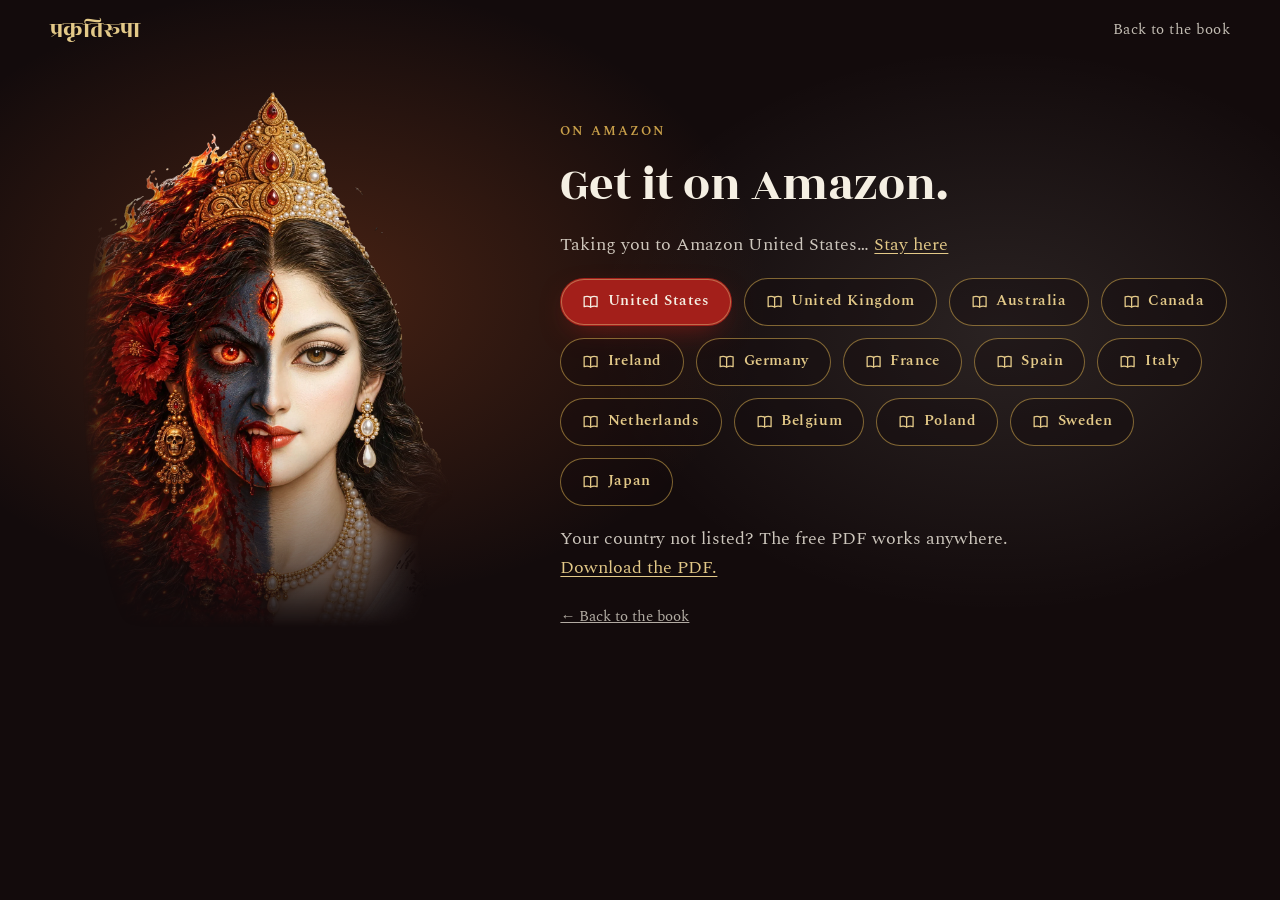
==== amazon.html @ fbe15aca "Add Amazon country redirect, World Full of Gods section, Trimurti drawings; remove Kindle mentions C" ====
<!doctype html>
<html lang="en">
<head>
  <meta charset="utf-8">
  <meta name="viewport" content="width=device-width, initial-scale=1, viewport-fit=cover">
  <meta name="theme-color" content="#130B0C">
  <link rel="icon" href="/favicon.svg" type="image/svg+xml">
  <link rel="preload" href="/fonts/rozha-one-latin-400-normal.woff2" as="font" type="font/woff2" crossorigin>
  <link rel="preload" href="/fonts/spectral-latin-400-normal.woff2" as="font" type="font/woff2" crossorigin>
  <link rel="stylesheet" href="/styles.css">
  <script>window.va = window.va || function () { (window.vaq = window.vaq || []).push(arguments); };</script>
  <script defer src="/_vercel/insights/script.js"></script>
  <script>window.si = window.si || function () { (window.siq = window.siq || []).push(arguments); };</script>
  <script defer src="/_vercel/speed-insights/script.js"></script>
  <title>Get it on Amazon · She Who Is Nature</title>
  <meta name="description" content="Buy She Who Is Nature: Durga and Her Nine Forms, by Bibek Sharma Chapagain, on Amazon.">
  <meta name="robots" content="noindex">
  <link rel="canonical" href="https://prakritirupa.vercel.app/amazon">
</head>
<body class="dl-page">
  <header class="topbar">
    <div class="wrap">
      <a class="mark" href="/" lang="sa" aria-label="She Who Is Nature, home">प्रकृतिरूपा</a>
      <nav class="topnav" aria-label="Sections"><a class="link" href="/">Back to the book</a></nav>
    </div>
  </header>
  <main class="dl-hero">
    <div class="wrap dl-grid">
      <img class="dl-face" src="/img/hero-split-face.webp" width="1200" height="1805" alt="The split face of Kalaratri and Mahagauri from the book's cover">
      <div class="dl-text">
        <p class="eyebrow">On Amazon</p>
        <h1>Get it on Amazon.</h1>
        <p id="amz-status" role="status">Amazon has a separate store for each country. Pick yours below.</p>
        <div class="actions"><a class="btn btn-ghost" data-country="US" href="https://www.amazon.com/dp/B0HN3GS53Z" target="_blank" rel="noopener"><svg viewBox="0 0 24 24" fill="none" stroke="currentColor" stroke-width="1.8" stroke-linecap="round" stroke-linejoin="round" aria-hidden="true"><path d="M3 5.5C5.6 4.4 9 4.4 12 6c3-1.6 6.4-1.6 9-.5V19c-2.6-1.1-6-1.1-9 .5-3-1.6-6.4-1.6-9-.5z"/><path d="M12 6v13.5"/></svg>United States</a><a class="btn btn-ghost" data-country="GB" href="https://www.amazon.co.uk/dp/B0HN3GS53Z" target="_blank" rel="noopener"><svg viewBox="0 0 24 24" fill="none" stroke="currentColor" stroke-width="1.8" stroke-linecap="round" stroke-linejoin="round" aria-hidden="true"><path d="M3 5.5C5.6 4.4 9 4.4 12 6c3-1.6 6.4-1.6 9-.5V19c-2.6-1.1-6-1.1-9 .5-3-1.6-6.4-1.6-9-.5z"/><path d="M12 6v13.5"/></svg>United Kingdom</a><a class="btn btn-ghost" data-country="AU" href="https://www.amazon.com.au/dp/B0HN3GS53Z" target="_blank" rel="noopener"><svg viewBox="0 0 24 24" fill="none" stroke="currentColor" stroke-width="1.8" stroke-linecap="round" stroke-linejoin="round" aria-hidden="true"><path d="M3 5.5C5.6 4.4 9 4.4 12 6c3-1.6 6.4-1.6 9-.5V19c-2.6-1.1-6-1.1-9 .5-3-1.6-6.4-1.6-9-.5z"/><path d="M12 6v13.5"/></svg>Australia</a><a class="btn btn-ghost" data-country="CA" href="https://www.amazon.ca/dp/B0HN3GS53Z" target="_blank" rel="noopener"><svg viewBox="0 0 24 24" fill="none" stroke="currentColor" stroke-width="1.8" stroke-linecap="round" stroke-linejoin="round" aria-hidden="true"><path d="M3 5.5C5.6 4.4 9 4.4 12 6c3-1.6 6.4-1.6 9-.5V19c-2.6-1.1-6-1.1-9 .5-3-1.6-6.4-1.6-9-.5z"/><path d="M12 6v13.5"/></svg>Canada</a><a class="btn btn-ghost" data-country="IE" href="https://www.amazon.ie/dp/B0HN3GS53Z" target="_blank" rel="noopener"><svg viewBox="0 0 24 24" fill="none" stroke="currentColor" stroke-width="1.8" stroke-linecap="round" stroke-linejoin="round" aria-hidden="true"><path d="M3 5.5C5.6 4.4 9 4.4 12 6c3-1.6 6.4-1.6 9-.5V19c-2.6-1.1-6-1.1-9 .5-3-1.6-6.4-1.6-9-.5z"/><path d="M12 6v13.5"/></svg>Ireland</a><a class="btn btn-ghost" data-country="DE" href="https://www.amazon.de/dp/B0HN3GS53Z" target="_blank" rel="noopener"><svg viewBox="0 0 24 24" fill="none" stroke="currentColor" stroke-width="1.8" stroke-linecap="round" stroke-linejoin="round" aria-hidden="true"><path d="M3 5.5C5.6 4.4 9 4.4 12 6c3-1.6 6.4-1.6 9-.5V19c-2.6-1.1-6-1.1-9 .5-3-1.6-6.4-1.6-9-.5z"/><path d="M12 6v13.5"/></svg>Germany</a><a class="btn btn-ghost" data-country="FR" href="https://www.amazon.fr/dp/B0HN3GS53Z" target="_blank" rel="noopener"><svg viewBox="0 0 24 24" fill="none" stroke="currentColor" stroke-width="1.8" stroke-linecap="round" stroke-linejoin="round" aria-hidden="true"><path d="M3 5.5C5.6 4.4 9 4.4 12 6c3-1.6 6.4-1.6 9-.5V19c-2.6-1.1-6-1.1-9 .5-3-1.6-6.4-1.6-9-.5z"/><path d="M12 6v13.5"/></svg>France</a><a class="btn btn-ghost" data-country="ES" href="https://www.amazon.es/dp/B0HN3GS53Z" target="_blank" rel="noopener"><svg viewBox="0 0 24 24" fill="none" stroke="currentColor" stroke-width="1.8" stroke-linecap="round" stroke-linejoin="round" aria-hidden="true"><path d="M3 5.5C5.6 4.4 9 4.4 12 6c3-1.6 6.4-1.6 9-.5V19c-2.6-1.1-6-1.1-9 .5-3-1.6-6.4-1.6-9-.5z"/><path d="M12 6v13.5"/></svg>Spain</a><a class="btn btn-ghost" data-country="IT" href="https://www.amazon.it/dp/B0HN3GS53Z" target="_blank" rel="noopener"><svg viewBox="0 0 24 24" fill="none" stroke="currentColor" stroke-width="1.8" stroke-linecap="round" stroke-linejoin="round" aria-hidden="true"><path d="M3 5.5C5.6 4.4 9 4.4 12 6c3-1.6 6.4-1.6 9-.5V19c-2.6-1.1-6-1.1-9 .5-3-1.6-6.4-1.6-9-.5z"/><path d="M12 6v13.5"/></svg>Italy</a><a class="btn btn-ghost" data-country="NL" href="https://www.amazon.nl/dp/B0HN3GS53Z" target="_blank" rel="noopener"><svg viewBox="0 0 24 24" fill="none" stroke="currentColor" stroke-width="1.8" stroke-linecap="round" stroke-linejoin="round" aria-hidden="true"><path d="M3 5.5C5.6 4.4 9 4.4 12 6c3-1.6 6.4-1.6 9-.5V19c-2.6-1.1-6-1.1-9 .5-3-1.6-6.4-1.6-9-.5z"/><path d="M12 6v13.5"/></svg>Netherlands</a><a class="btn btn-ghost" data-country="BE" href="https://www.amazon.com.be/dp/B0HN3GS53Z" target="_blank" rel="noopener"><svg viewBox="0 0 24 24" fill="none" stroke="currentColor" stroke-width="1.8" stroke-linecap="round" stroke-linejoin="round" aria-hidden="true"><path d="M3 5.5C5.6 4.4 9 4.4 12 6c3-1.6 6.4-1.6 9-.5V19c-2.6-1.1-6-1.1-9 .5-3-1.6-6.4-1.6-9-.5z"/><path d="M12 6v13.5"/></svg>Belgium</a><a class="btn btn-ghost" data-country="PL" href="https://www.amazon.pl/dp/B0HN3GS53Z" target="_blank" rel="noopener"><svg viewBox="0 0 24 24" fill="none" stroke="currentColor" stroke-width="1.8" stroke-linecap="round" stroke-linejoin="round" aria-hidden="true"><path d="M3 5.5C5.6 4.4 9 4.4 12 6c3-1.6 6.4-1.6 9-.5V19c-2.6-1.1-6-1.1-9 .5-3-1.6-6.4-1.6-9-.5z"/><path d="M12 6v13.5"/></svg>Poland</a><a class="btn btn-ghost" data-country="SE" href="https://www.amazon.se/dp/B0HN3GS53Z" target="_blank" rel="noopener"><svg viewBox="0 0 24 24" fill="none" stroke="currentColor" stroke-width="1.8" stroke-linecap="round" stroke-linejoin="round" aria-hidden="true"><path d="M3 5.5C5.6 4.4 9 4.4 12 6c3-1.6 6.4-1.6 9-.5V19c-2.6-1.1-6-1.1-9 .5-3-1.6-6.4-1.6-9-.5z"/><path d="M12 6v13.5"/></svg>Sweden</a><a class="btn btn-ghost" data-country="JP" href="https://www.amazon.co.jp/dp/B0HN3GS53Z" target="_blank" rel="noopener"><svg viewBox="0 0 24 24" fill="none" stroke="currentColor" stroke-width="1.8" stroke-linecap="round" stroke-linejoin="round" aria-hidden="true"><path d="M3 5.5C5.6 4.4 9 4.4 12 6c3-1.6 6.4-1.6 9-.5V19c-2.6-1.1-6-1.1-9 .5-3-1.6-6.4-1.6-9-.5z"/><path d="M12 6v13.5"/></svg>Japan</a></div>
        <p>Your country not listed? The free PDF works anywhere. <a class="alink" href="/download">Download the PDF.</a></p>
        <p><a class="back" href="/">← Back to the book</a></p>
      </div>
    </div>
  </main>
  <script>(function () {
  // Where the reader probably is: their timezone first, then their language setting.
  var BY_ZONE = {"Australia/": "AU", "Europe/London": "GB", "Europe/Dublin": "IE", "Europe/Berlin": "DE", "Europe/Vienna": "DE",
    "Europe/Zurich": "DE", "Europe/Paris": "FR", "Europe/Madrid": "ES", "Europe/Rome": "IT", "Europe/Amsterdam": "NL",
    "Europe/Warsaw": "PL", "Europe/Stockholm": "SE", "Europe/Brussels": "BE", "Asia/Tokyo": "JP",
    "America/Toronto": "CA", "America/Vancouver": "CA", "America/Edmonton": "CA", "America/Winnipeg": "CA", "America/Halifax": "CA",
    "America/St_Johns": "CA", "America/Regina": "CA", "America/Montreal": "CA",
    "America/New_York": "US", "America/Chicago": "US", "America/Denver": "US", "America/Los_Angeles": "US", "America/Phoenix": "US",
    "America/Anchorage": "US", "America/Detroit": "US", "America/Boise": "US", "America/Indiana/": "US", "America/Kentucky/": "US",
    "Pacific/Honolulu": "US"};
  var BY_REGION = {US: "US", GB: "GB", AU: "AU", CA: "CA", IE: "IE", DE: "DE", AT: "DE", CH: "DE", FR: "FR", ES: "ES",
    IT: "IT", NL: "NL", BE: "BE", PL: "PL", SE: "SE", JP: "JP"};
  var zone = "", code = "";
  try { zone = Intl.DateTimeFormat().resolvedOptions().timeZone || ""; } catch (e) {}
  Object.keys(BY_ZONE).some(function (k) {
    if (k.slice(-1) === "/" ? zone.indexOf(k) === 0 : zone === k) { code = BY_ZONE[k]; return true; }
  });
  if (!code) {
    var m = (navigator.language || "").match(/-([A-Za-z]{2})$/);
    code = (m && BY_REGION[m[1].toUpperCase()]) || "";
  }
  var link = code && document.querySelector('a[data-country="' + code + '"]');
  if (!link) return;
  link.classList.remove("btn-ghost"); link.classList.add("btn-primary");
  var status = document.getElementById("amz-status"), timer;
  status.innerHTML = "";
  status.appendChild(document.createTextNode("Taking you to Amazon " + link.textContent + "… "));
  var stay = document.createElement("a");
  stay.href = "#"; stay.textContent = "Stay here"; stay.className = "alink";
  stay.addEventListener("click", function (ev) {
    ev.preventDefault(); clearTimeout(timer);
    status.textContent = "Your store is highlighted. Not your country? Pick another below.";
  });
  status.appendChild(stay);
  timer = setTimeout(function () { location.replace(link.href); }, 1600);   // replace, so Back returns to the book
})();</script>
</body>
</html>
---- styles.css ----
/* ------------------------------------------------------------------
   She Who Is Nature — site styles
   Layout: a night-dark hero split ember | pearl like the book cover,
   opening onto deckled parchment pages where each image dissolves
   into the same paper it sits on.
------------------------------------------------------------------- */

@font-face { font-family: "Rozha One"; font-style: normal; font-weight: 400; font-display: swap;
  src: url(/fonts/rozha-one-latin-400-normal.woff2) format("woff2");
  unicode-range: U+0000-00FF,U+0131,U+0152-0153,U+02BB-02BC,U+02C6,U+02DA,U+02DC,U+0304,U+0308,U+0329,U+2000-206F,U+20AC,U+2122,U+2191,U+2193,U+2212,U+2215,U+FEFF,U+FFFD; }
@font-face { font-family: "Rozha One"; font-style: normal; font-weight: 400; font-display: swap;
  src: url(/fonts/rozha-one-devanagari-400-normal.woff2) format("woff2");
  unicode-range: U+0900-097F,U+1CD0-1CF9,U+200C-200D,U+20A8,U+20B9,U+20F0,U+25CC,U+A830-A839,U+A8E0-A8FF,U+11B00-11B09; }
@font-face { font-family: "Tiro Devanagari Sanskrit"; font-style: normal; font-weight: 400; font-display: swap;
  src: url(/fonts/tiro-devanagari-sanskrit-devanagari-400-normal.woff2) format("woff2");
  unicode-range: U+0900-097F,U+1CD0-1CF9,U+200C-200D,U+20A8,U+20B9,U+20F0,U+25CC,U+A830-A839,U+A8E0-A8FF,U+11B00-11B09; }
@font-face { font-family: "Spectral"; font-style: normal; font-weight: 400; font-display: swap;
  src: url(/fonts/spectral-latin-400-normal.woff2) format("woff2");
  unicode-range: U+0000-00FF,U+0131,U+0152-0153,U+02BB-02BC,U+02C6,U+02DA,U+02DC,U+0304,U+0308,U+0329,U+2000-206F,U+20AC,U+2122,U+2191,U+2193,U+2212,U+2215,U+FEFF,U+FFFD; }
@font-face { font-family: "Spectral"; font-style: normal; font-weight: 400; font-display: swap;
  src: url(/fonts/spectral-latin-ext-400-normal.woff2) format("woff2");
  unicode-range: U+0100-02BA,U+02BD-02C5,U+02C7-02CC,U+02CE-02D7,U+02DD-02FF,U+0304,U+0308,U+0329,U+1D00-1DBF,U+1E00-1E9F,U+1EF2-1EFF,U+2020,U+20A0-20AB,U+20AD-20C0,U+2113,U+2C60-2C7F,U+A720-A7FF; }
@font-face { font-family: "Spectral"; font-style: italic; font-weight: 400; font-display: swap;
  src: url(/fonts/spectral-latin-400-italic.woff2) format("woff2");
  unicode-range: U+0000-00FF,U+0131,U+0152-0153,U+02BB-02BC,U+02C6,U+02DA,U+02DC,U+0304,U+0308,U+0329,U+2000-206F,U+20AC,U+2122,U+2191,U+2193,U+2212,U+2215,U+FEFF,U+FFFD; }
@font-face { font-family: "Spectral"; font-style: italic; font-weight: 400; font-display: swap;
  src: url(/fonts/spectral-latin-ext-400-italic.woff2) format("woff2");
  unicode-range: U+0100-02BA,U+02BD-02C5,U+02C7-02CC,U+02CE-02D7,U+02DD-02FF,U+0304,U+0308,U+0329,U+1D00-1DBF,U+1E00-1E9F,U+1EF2-1EFF,U+2020,U+20A0-20AB,U+20AD-20C0,U+2113,U+2C60-2C7F,U+A720-A7FF; }
@font-face { font-family: "Spectral"; font-style: normal; font-weight: 500; font-display: swap;
  src: url(/fonts/spectral-latin-500-normal.woff2) format("woff2");
  unicode-range: U+0000-00FF,U+0131,U+0152-0153,U+02BB-02BC,U+02C6,U+02DA,U+02DC,U+0304,U+0308,U+0329,U+2000-206F,U+20AC,U+2122,U+2191,U+2193,U+2212,U+2215,U+FEFF,U+FFFD; }
@font-face { font-family: "Spectral"; font-style: normal; font-weight: 600; font-display: swap;
  src: url(/fonts/spectral-latin-600-normal.woff2) format("woff2");
  unicode-range: U+0000-00FF,U+0131,U+0152-0153,U+02BB-02BC,U+02C6,U+02DA,U+02DC,U+0304,U+0308,U+0329,U+2000-206F,U+20AC,U+2122,U+2191,U+2193,U+2212,U+2215,U+FEFF,U+FFFD; }

:root {
  /* palette: the cover's two halves + the images' paper */
  --night: #130B0C;          /* Kalaratri's night */
  --night-2: #21120F;
  --ember: #E2672B;          /* her fire */
  --sindoor: #A31F1A;        /* vermilion, the bindu */
  --sindoor-hi: #BE2A22;
  --gold: #C9A04A;           /* crown and mandala gold */
  --gold-soft: #E3C988;
  --pearl: #F5EFE3;          /* Mahagauri's pearls */
  --paper: #EFE5CF;          /* the exact paper the images sit on */
  --paper-deep: #E5D6B4;
  --ink: #2B1B13;
  --ink-soft: #5E4737;
  --rule: rgba(43, 27, 19, 0.16);

  /* type */
  --font-display: "Rozha One", "Tiro Devanagari Sanskrit", Georgia, "Times New Roman", serif;
  --font-body: "Spectral", Georgia, "Times New Roman", serif;
  --font-sanskrit: "Tiro Devanagari Sanskrit", "Rozha One", "Noto Serif Devanagari", "Kohinoor Devanagari", serif;

  --t-xs: 0.8125rem;   /* 13 */
  --t-sm: 0.9375rem;   /* 15 */
  --t-md: 1.125rem;    /* 18 */
  --t-lg: 1.375rem;    /* 22 */
  --t-xl: clamp(1.6rem, 1.2rem + 1.6vw, 2.1rem);
  --t-2xl: clamp(2rem, 1.3rem + 3vw, 3rem);
  --t-3xl: clamp(2.7rem, 1.4rem + 5.6vw, 5.4rem);

  --gutter-l: max(16px, env(safe-area-inset-left, 0px));
  --gutter-r: max(16px, env(safe-area-inset-right, 0px));
  --measure: 62ch;
  --wrap: 1180px;

  color-scheme: light;
}

*, *::before, *::after { box-sizing: border-box; }
html { -webkit-text-size-adjust: 100%; scroll-behavior: smooth; }
@media (prefers-reduced-motion: reduce) { html { scroll-behavior: auto; } }
body {
  margin: 0;
  background: var(--paper);
  color: var(--ink);
  font-family: var(--font-body);
  font-size: var(--t-md);
  line-height: 1.65;
  -webkit-font-smoothing: antialiased;
  text-rendering: optimizeLegibility;
}
img { max-width: 100%; display: block; }
a { color: inherit; }
h1, h2, h3 { font-family: var(--font-display); font-weight: 400; line-height: 1.08; margin: 0; text-wrap: balance; }
p { margin: 0; text-wrap: pretty; }
[hidden] { display: none !important; }
:focus-visible { outline: 2px solid var(--gold); outline-offset: 3px; border-radius: 4px; }

.wrap {
  width: 100%;
  max-width: calc(var(--wrap) + 64px);
  margin-inline: auto;
  padding-left: var(--gutter-l);
  padding-right: var(--gutter-r);
}
@media (min-width: 720px) {
  .wrap { padding-left: max(32px, env(safe-area-inset-left, 0px)); padding-right: max(32px, env(safe-area-inset-right, 0px)); }
}

.eyebrow {
  font-family: var(--font-body);
  font-size: var(--t-xs);
  font-weight: 600;
  letter-spacing: 0.16em;
  text-transform: uppercase;
  color: var(--sindoor);
}
.deva { font-family: var(--font-sanskrit); }

/* ---------- buttons ---------- */
.btn {
  display: inline-flex; align-items: center; justify-content: center; gap: 0.55em;
  min-height: 48px; padding: 0.7em 1.4em;
  font-family: var(--font-body); font-size: var(--t-sm); font-weight: 600; letter-spacing: 0.04em;
  text-decoration: none; border-radius: 999px; border: 1px solid transparent;
  cursor: pointer; transition: transform .2s ease, background-color .2s ease, border-color .2s ease, color .2s ease;
}
.btn svg { width: 1.15em; height: 1.15em; flex: none; }
.btn:hover { transform: translateY(-1px); }
.btn-primary {
  background: var(--sindoor); color: var(--pearl);
  box-shadow: inset 0 0 0 1px rgba(227, 201, 136, .45), 0 10px 30px -12px rgba(163, 31, 26, .8);
}
.btn-primary:hover { background: var(--sindoor-hi); }
.btn-ghost { border-color: rgba(201, 160, 74, .6); color: var(--gold-soft); background: rgba(19, 11, 12, .35); }
.btn-ghost:hover { border-color: var(--gold-soft); color: var(--pearl); }
.btn-ink { border-color: var(--ink); color: var(--ink); background: transparent; }
.btn-ink:hover { background: var(--ink); color: var(--paper); }

/* ---------- top bar ---------- */
.topbar {
  position: absolute; inset: 0 0 auto 0; z-index: 5;
  padding-top: env(safe-area-inset-top, 0px);
}
.topbar .wrap { display: flex; align-items: center; justify-content: space-between; gap: 16px; padding-block: 18px; }
.mark { font-family: var(--font-display); font-size: 1.5rem; color: var(--gold-soft); text-decoration: none; line-height: 1; }
.topnav { display: flex; align-items: center; gap: clamp(14px, 2.4vw, 30px); }
.topnav a.link { color: rgba(245, 239, 227, .78); text-decoration: none; font-size: var(--t-sm); letter-spacing: .03em; }
.topnav a.link:hover { color: var(--pearl); }
.topnav .btn { min-height: 40px; padding: .45em 1.1em; font-size: var(--t-xs); }
@media (max-width: 760px) { .topnav a.link { display: none; } }

/* ---------- hero ---------- */
.hero {
  position: relative; overflow: hidden; isolation: isolate;
  background: var(--night); color: var(--pearl);
  padding-top: calc(76px + env(safe-area-inset-top, 0px));
  padding-bottom: 92px;
}
.hero::before { /* the cover's split: ember on the left, pearl on the right */
  content: ""; position: absolute; inset: 0; z-index: -2;
  background:
    radial-gradient(60% 70% at 22% 46%, rgba(226, 103, 43, .30), transparent 70%),
    radial-gradient(40% 50% at 30% 80%, rgba(163, 31, 26, .35), transparent 70%),
    radial-gradient(55% 65% at 78% 40%, rgba(245, 239, 227, .13), transparent 70%),
    linear-gradient(90deg, #1b0c0b 0%, var(--night) 50%, #17110f 100%);
}
.hero-deva { /* huge faint name behind the face */
  position: absolute; z-index: -1; left: 50%; top: 13%; transform: translateX(-50%);
  font-family: var(--font-display); font-size: clamp(5rem, 19vw, 17rem); line-height: 1;
  white-space: nowrap; color: var(--gold); opacity: .085; pointer-events: none; user-select: none;
}
#embers { position: absolute; inset: 0; width: 100%; height: 100%; z-index: -1; pointer-events: none; }
.hero-inner { display: grid; justify-items: center; text-align: center; --face-w: min(82vw, 400px); }
@media (min-width: 700px) { .hero-inner { --face-w: clamp(300px, 40vw, 540px); } }
@supports (height: 100svh) {
  /* on laptops keep the title and buttons inside the first screen */
  @media (min-width: 700px) { .hero-inner { --face-w: clamp(300px, min(44vw, (100svh - 300px) * 0.665), 590px); } }
}
.hero-face, .dl-face { /* the cover is cropped at both sides: dissolve the edges into the night */
  --face-fade:
    radial-gradient(50% 72% at 50% 50%, #000 67%, rgba(0,0,0,.8) 77%, rgba(0,0,0,.45) 88%, rgba(0,0,0,.14) 95%, transparent 100%),
    radial-gradient(26% 22% at 98% 80%, transparent 35%, #000 100%), /* hides cut-out flecks on the saree */
    linear-gradient(to bottom, #000 62%, rgba(0,0,0,.55) 78%, transparent 94%);
}
.hero-face {
  position: relative; z-index: 0;
  width: var(--face-w);
  aspect-ratio: 1200 / 1805; max-width: 100%;
  animation: rise 1.4s cubic-bezier(.2,.7,.2,1) both;
}
.hero-face::before { /* her fire keeps glowing where the image fades out */
  content: ""; position: absolute; z-index: -1; inset: 22% 46% 16% -18%; pointer-events: none;
  background: radial-gradient(closest-side, rgba(226,103,43,.36), rgba(163,31,26,.18) 58%, transparent);
  filter: blur(22px);
}
.hero-face img {
  width: 100%; height: 100%; object-fit: contain;
  -webkit-mask-image: var(--face-fade); -webkit-mask-composite: source-in;
          mask-image: var(--face-fade);         mask-composite: intersect;
}
@keyframes rise { from { opacity: .6; transform: translateY(14px) scale(1.015); } to { opacity: 1; transform: none; } }
.hero-copy { margin-top: calc(var(--face-w) * -0.3); position: relative; display: grid; justify-items: center; gap: 14px; }
.hero-copy .eyebrow { color: var(--gold); }
.hero h1 { font-size: var(--t-3xl); color: var(--pearl); letter-spacing: .005em; text-shadow: 0 4px 30px rgba(0,0,0,.6); }
.hero .sub { font-size: var(--t-lg); font-style: italic; color: var(--gold-soft); }
.hero .sub .deva { font-style: normal; color: var(--pearl); opacity: .9; }
.hero .by { font-size: var(--t-sm); letter-spacing: .14em; text-transform: uppercase; color: rgba(245, 239, 227, .7); }
.hero-cta { display: flex; flex-wrap: wrap; justify-content: center; gap: 12px; margin-top: 10px; }
.hero-facts {
  margin: 18px 0 0; padding: 0; list-style: none;
  display: flex; flex-wrap: wrap; justify-content: center; gap: 6px 22px;
  font-size: var(--t-xs); letter-spacing: .08em; text-transform: uppercase; color: rgba(245,239,227,.62);
}
.hero-facts li::before { content: ""; display: inline-block; width: 6px; height: 6px; border-radius: 50%; background: var(--sindoor); margin-right: 9px; vertical-align: 2px; box-shadow: 0 0 0 2px rgba(201,160,74,.35); }
@media (prefers-reduced-motion: reduce) { .hero-face { animation: none; } }

/* deckled paper edge where night meets the page */
.edge { position: absolute; left: 0; right: 0; height: 34px; background-size: 100% 100%; background-repeat: no-repeat; pointer-events: none; }
.edge-bottom { bottom: -1px; background-image: url(/img/edge-paper.svg); }
.edge-top { top: -1px; background-image: url(/img/edge-paper.svg); transform: scaleY(-1); }

/* ---------- verse ---------- */
.verse { text-align: center; padding-block: clamp(56px, 8vw, 96px) clamp(40px, 6vw, 72px); }
.verse .wrap { display: grid; justify-items: center; gap: 14px; }
.verse .sanskrit { font-family: var(--font-sanskrit); font-size: clamp(1.45rem, 1rem + 2.1vw, 2.35rem); line-height: 1.5; color: var(--ink); }
.verse .translit { font-style: italic; color: var(--ink-soft); font-size: var(--t-md); }
.verse .meaning { max-width: 46ch; font-size: var(--t-md); }
.verse .source { font-size: var(--t-xs); letter-spacing: .14em; text-transform: uppercase; color: var(--ink-soft); }
.lotus-rule { width: 120px; height: 18px; color: var(--gold); }

/* ---------- feature (image + text) ---------- */
.feature { padding-block: clamp(40px, 7vw, 96px); }
.feature .wrap { display: grid; gap: clamp(24px, 5vw, 72px); align-items: center; grid-template-columns: 1fr; }
@media (min-width: 860px) {
  .feature .wrap { grid-template-columns: minmax(0, 5fr) minmax(0, 6fr); }
  .feature.flip .wrap { grid-template-columns: minmax(0, 6fr) minmax(0, 5fr); }
  .feature.flip .feature-art { order: 2; }
}
.feature-art { max-width: 520px; width: 100%; justify-self: center; }
.feature-art img { width: 100%; height: auto; aspect-ratio: 1000 / 1506; }
.feature-text { display: grid; gap: 18px; min-width: 0; max-width: var(--measure); }
.feature-text h2 { font-size: var(--t-2xl); color: var(--ink); }
.feature-text p { color: var(--ink); }
.feature-text .note { font-size: var(--t-sm); color: var(--ink-soft); font-style: italic; }

.inside { list-style: none; margin: 10px 0 0; padding: 0; display: grid; gap: 0; border-top: 1px solid var(--rule); }
.inside li { display: grid; grid-template-columns: 22px 1fr; gap: 4px 12px; padding-block: 14px; border-bottom: 1px solid var(--rule); }
.inside li::before { content: ""; width: 10px; height: 10px; margin-top: .55em; border-radius: 50%; background: var(--sindoor); box-shadow: 0 0 0 3px rgba(201,160,74,.45); }
.inside strong { font-weight: 600; display: block; }
.inside span { display: block; grid-column: 2; color: var(--ink-soft); font-size: var(--t-sm); }

/* ---------- nine nights gallery ---------- */
.nights { padding-block: clamp(48px, 7vw, 100px) clamp(24px, 4vw, 48px); }
.section-head { display: grid; gap: 12px; max-width: 60ch; margin-bottom: clamp(28px, 4vw, 52px); }
.section-head h2 { font-size: var(--t-2xl); }
.section-head p { color: var(--ink-soft); }
.grid { display: grid; gap: clamp(18px, 3vw, 40px) clamp(12px, 2.4vw, 32px); grid-template-columns: repeat(2, minmax(0, 1fr)); }
@media (min-width: 900px) { .grid { grid-template-columns: repeat(3, minmax(0, 1fr)); } }
.card { margin: 0; min-width: 0; }
.card button {
  all: unset; box-sizing: border-box; cursor: pointer; display: grid; gap: 8px; width: 100%;
  border-radius: 10px;
}
.card .art { position: relative; overflow: hidden; }
.card img { width: 100%; height: auto; aspect-ratio: 1000 / 1506; transition: transform .6s cubic-bezier(.2,.7,.2,1); }
.card button:hover img, .card button:focus-visible img { transform: scale(1.03); }
.card .night { display: flex; align-items: baseline; gap: 10px; font-size: var(--t-xs); letter-spacing: .14em; text-transform: uppercase; color: var(--sindoor); font-weight: 600; }
.card .night .num { font-family: var(--font-sanskrit); font-size: 1.35rem; letter-spacing: 0; color: var(--gold); line-height: 1; text-transform: none; }
.card h3 { font-size: clamp(1.3rem, 1rem + 1.2vw, 1.9rem); color: var(--ink); }
.card h3 .deva { display: block; font-size: .62em; color: var(--ink-soft); margin-top: 4px; }
.card .essence { font-style: italic; color: var(--ink-soft); font-size: var(--t-sm); }
.card .more { font-size: var(--t-xs); letter-spacing: .1em; text-transform: uppercase; color: var(--ink); text-decoration: underline; text-decoration-color: var(--gold); text-underline-offset: 4px; }

/* ---------- tenth day ---------- */
.tenth .feature-text h2 .deva { display: block; font-size: .5em; color: var(--ink-soft); margin-top: 8px; }
.tenth .actions { display: flex; flex-wrap: wrap; gap: 12px; margin-top: 6px; }

/* ---------- download + support (night again) ---------- */
.night-band {
  position: relative; background: var(--night); color: var(--pearl);
  padding-block: clamp(80px, 10vw, 130px) clamp(56px, 8vw, 96px);
  overflow: hidden; isolation: isolate;
}
.night-band::before {
  content: ""; position: absolute; inset: 0; z-index: -1;
  background: radial-gradient(50% 60% at 18% 30%, rgba(226,103,43,.18), transparent 70%),
              radial-gradient(45% 55% at 85% 70%, rgba(245,239,227,.08), transparent 70%);
}
.offer { display: grid; gap: clamp(28px, 5vw, 64px); grid-template-columns: 1fr; align-items: start; }
@media (min-width: 860px) {
  .offer { grid-template-columns: minmax(0, 5fr) minmax(0, 7fr); align-items: center; }
  .offer .support { /* the lamp card becomes a strip under the book and the offer */
    grid-column: 1 / -1; align-items: center; column-gap: clamp(18px, 3vw, 32px); row-gap: 4px;
    grid-template-columns: auto minmax(0, 1fr) auto; grid-template-areas: "icon title btn" "icon text btn";
  }
  .offer .support .diya { grid-area: icon; }
  .offer .support h3 { grid-area: title; align-self: end; }
  .offer .support p { grid-area: text; align-self: start; max-width: 68ch; }
  .offer .support .btn { grid-area: btn; justify-self: end; }
}

/* the book itself, in 3D: front cover, page edges, back cover */
.book3d {
  --bw: min(58vw, 250px); --bt: calc(var(--bw) * .075);
  position: relative; z-index: 0; display: grid; place-items: center;
  padding: 8px 0 34px; perspective: 1500px;
}
@media (min-width: 860px) { .book3d { --bw: clamp(230px, 24vw, 300px); } }
.book3d::before { /* ember light behind the book */
  content: ""; position: absolute; z-index: -1; inset: -12% -8%; pointer-events: none;
  background: radial-gradient(closest-side, rgba(226,103,43,.30), rgba(163,31,26,.12) 55%, transparent);
  filter: blur(10px);
}
.book3d::after { /* its shadow on the ground */
  content: ""; position: absolute; z-index: -1; left: 50%; bottom: 12px; pointer-events: none;
  width: calc(var(--bw) * 1.1); height: calc(var(--bw) * .12); transform: translateX(-46%);
  background: radial-gradient(closest-side, rgba(0,0,0,.7), transparent); filter: blur(4px);
}
.book {
  position: relative; width: var(--bw); aspect-ratio: 2 / 3;
  transform-style: preserve-3d; transform: rotateY(-26deg) rotateX(2deg);
  transition: transform .9s cubic-bezier(.2,.7,.2,1);
}
@media (hover: hover) { .book:hover { transform: rotateY(-10deg); } }
.book-cover {
  position: absolute; inset: 0; overflow: hidden; border-radius: 2px 5px 5px 2px;
  transform: translateZ(calc(var(--bt) / 2));
}
.book-cover img { display: block; width: 100%; height: 100%; object-fit: cover; }
.book-cover::after { /* hinge crease by the spine, and a soft sheen */
  content: ""; position: absolute; inset: 0; border-radius: inherit; pointer-events: none;
  background:
    linear-gradient(90deg, rgba(0,0,0,.45) 0, rgba(255,255,255,.14) 1.6%, rgba(0,0,0,.28) 3%, rgba(255,255,255,.06) 4.6%, transparent 7%),
    linear-gradient(115deg, transparent 35%, rgba(255,255,255,.07) 48%, transparent 60%);
  box-shadow: inset 0 0 0 1px rgba(255,255,255,.07);
}
.book::before { /* page edges */
  content: ""; position: absolute; top: 1.2%; bottom: 1.2%; left: 0; width: var(--bt);
  transform: translateX(calc(var(--bw) - var(--bt) / 2 - 3px)) rotateY(90deg);
  background:
    linear-gradient(90deg, rgba(0,0,0,.25), transparent 25%, transparent 75%, rgba(0,0,0,.3)),
    repeating-linear-gradient(90deg, #f1e8d4 0 1px, #d9cbac 1px 2px);
}
.book::after { /* back cover, which also casts the drop shadow */
  content: ""; position: absolute; inset: 0; border-radius: 2px 5px 5px 2px;
  transform: translateZ(calc(var(--bt) / -2));
  background: #1b0f0d; box-shadow: -18px 22px 50px rgba(0,0,0,.55), 0 0 0 1px rgba(201,160,74,.12);
}
@media (prefers-reduced-motion: reduce) { .book { transition: none; } }
.offer h2 { font-size: var(--t-2xl); color: var(--pearl); }
.offer-main { display: grid; gap: 18px; min-width: 0; }
.offer-main p { color: rgba(245,239,227,.82); max-width: 52ch; }
.offer-main .eyebrow { color: var(--gold); }
.offer-main .actions { display: flex; flex-wrap: wrap; gap: 12px; align-items: center; margin-top: 6px; }
.offer-main .small { font-size: var(--t-xs); letter-spacing: .1em; text-transform: uppercase; color: rgba(245,239,227,.55); }
.support {
  border: 1px solid rgba(201,160,74,.35); border-radius: 18px; padding: clamp(22px, 3vw, 32px);
  background: linear-gradient(160deg, rgba(201,160,74,.10), rgba(201,160,74,.02));
  display: grid; gap: 14px; min-width: 0;
}
.support h3 { font-size: var(--t-xl); color: var(--gold-soft); }
.support p { color: rgba(245,239,227,.8); font-size: var(--t-sm); }
.support .btn { justify-self: start; }
.diya { width: 44px; height: 44px; color: var(--gold); }

.footer { border-top: 1px solid rgba(201,160,74,.18); margin-top: clamp(56px, 8vw, 96px); padding-top: 28px; display: grid; gap: 8px; justify-items: center; text-align: center; }
.footer .deva { font-size: var(--t-lg); color: var(--gold-soft); }
.footer p { font-size: var(--t-xs); letter-spacing: .1em; text-transform: uppercase; color: rgba(245,239,227,.5); }
.footer a { color: rgba(245,239,227,.75); }

/* ---------- viewer (story dialog) ---------- */
dialog.viewer {
  width: min(1100px, 100vw - 24px); max-width: none; max-height: min(92vh, 900px);
  padding: 0; border: 0; border-radius: 16px; overflow: hidden;
  background: var(--paper); color: var(--ink);
  box-shadow: 0 40px 120px rgba(0,0,0,.6);
}
dialog.viewer::backdrop { background: rgba(19, 11, 12, .82); backdrop-filter: blur(3px); }
.viewer-body { display: grid; grid-template-columns: 1fr; max-height: inherit; overflow: auto; overscroll-behavior: contain; }
@media (min-width: 820px) { .viewer-body { grid-template-columns: minmax(0, 1fr) minmax(0, 1fr); overflow: hidden; } }
.viewer-art { background: var(--paper); display: grid; place-items: center; padding: 20px 20px 0; }
.viewer-art img { width: 100%; max-width: 440px; height: auto; aspect-ratio: 1000/1506; }
@media (min-width: 820px) { .viewer-art { padding: 24px; max-height: min(92vh, 900px); } .viewer-art img { max-height: calc(min(92vh, 900px) - 48px); width: auto; } }
.viewer-text { padding: clamp(20px, 3vw, 44px); display: grid; align-content: start; gap: 14px; min-width: 0; }
@media (min-width: 820px) { .viewer-text { overflow: auto; max-height: min(92vh, 900px); padding-top: 64px; } }
.viewer-text h3 { font-size: var(--t-2xl); }
.viewer-text h3 .deva { display: block; font-size: .5em; color: var(--ink-soft); margin-top: 6px; }
.viewer-text .attrs { font-size: var(--t-sm); color: var(--ink-soft); font-style: italic; }
.mantra { margin-top: 8px; padding: 18px 20px; border-radius: 12px; background: rgba(201,160,74,.14); border: 1px solid rgba(201,160,74,.35); display: grid; gap: 6px; }
.mantra .label { font-size: var(--t-xs); letter-spacing: .14em; text-transform: uppercase; color: var(--sindoor); font-weight: 600; }
.mantra .sanskrit { font-family: var(--font-sanskrit); font-size: 1.5rem; line-height: 1.45; }
.mantra .translit { font-style: italic; }
.mantra .meaning { font-size: var(--t-sm); color: var(--ink-soft); }
.viewer-close, .viewer-nav button {
  all: unset; box-sizing: border-box; cursor: pointer; width: 44px; height: 44px; border-radius: 50%;
  display: grid; place-items: center; color: var(--ink); background: rgba(239,229,207,.92); border: 1px solid var(--rule);
}
.viewer-close:hover, .viewer-nav button:hover { background: var(--ink); color: var(--paper); }
.viewer-close:focus-visible, .viewer-nav button:focus-visible { outline: 2px solid var(--sindoor); outline-offset: 2px; }
.viewer-close svg, .viewer-nav svg { width: 18px; height: 18px; }
.viewer-close { position: absolute; top: 12px; right: 12px; z-index: 2; }
.viewer-nav { display: flex; gap: 10px; align-items: center; margin-top: 10px; }
.viewer-nav .pos { font-size: var(--t-xs); letter-spacing: .12em; text-transform: uppercase; color: var(--ink-soft); font-variant-numeric: tabular-nums; }

/* ---------- download page ---------- */
.dl-page { min-height: 100%; background: var(--night); color: var(--pearl); }
.dl-hero { position: relative; overflow: hidden; isolation: isolate; padding-block: calc(90px + env(safe-area-inset-top, 0px)) 72px; }
.dl-hero::before { content: ""; position: absolute; inset: 0; z-index: -1;
  background: radial-gradient(50% 60% at 25% 40%, rgba(226,103,43,.25), transparent 70%), radial-gradient(45% 55% at 78% 45%, rgba(245,239,227,.10), transparent 70%); }
.dl-grid { display: grid; gap: clamp(28px, 5vw, 64px); align-items: center; grid-template-columns: 1fr; }
@media (min-width: 820px) { .dl-grid { grid-template-columns: minmax(0, 4fr) minmax(0, 6fr); } }
.dl-face { width: min(380px, 70vw); height: auto; justify-self: center;
  -webkit-mask-image: var(--face-fade); -webkit-mask-composite: source-in; mask-image: var(--face-fade); mask-composite: intersect; }
.dl-text { display: grid; gap: 18px; min-width: 0; }
.dl-text h1 { font-size: var(--t-2xl); color: var(--pearl); }
.dl-text p { color: rgba(245,239,227,.82); max-width: 50ch; }
.dl-text .eyebrow { color: var(--gold); }
.dl-status { display: flex; align-items: center; gap: 12px; font-size: var(--t-sm); color: var(--gold-soft); }
.spinner { width: 18px; height: 18px; border-radius: 50%; border: 2px solid rgba(201,160,74,.3); border-top-color: var(--gold-soft); animation: spin 1s linear infinite; }
@keyframes spin { to { transform: rotate(360deg); } }
@media (prefers-reduced-motion: reduce) { .spinner { animation: none; } }
.dl-text .actions { display: flex; flex-wrap: wrap; gap: 12px; }
.dl-text .back { font-size: var(--t-sm); color: rgba(245,239,227,.7); }
.dl-text .alink { color: var(--gold-soft); text-underline-offset: 3px; }
.dl-text .alink:hover { color: var(--pearl); }

/* ---------- glossary tooltips on Sanskrit words and names ---------- */
.term {
  position: relative; cursor: help; border-radius: 2px;
  text-decoration: underline dotted; text-decoration-thickness: 1.5px; text-underline-offset: 4px;
  text-decoration-color: rgba(163, 31, 26, .55);
}
.night-band .term { text-decoration-color: rgba(227, 201, 136, .6); }
.term:focus-visible { outline: 2px solid var(--gold); outline-offset: 2px; }
.term .tip {
  position: absolute; z-index: 30; top: calc(100% + 8px); left: 50%;
  width: max-content; max-width: min(250px, 72vw); padding: 9px 12px; border-radius: 8px;
  transform: translateX(calc(-50% + var(--tx, 0px)));
  background: var(--night); color: var(--pearl); border: 1px solid rgba(201, 160, 74, .5);
  box-shadow: 0 10px 30px rgba(0, 0, 0, .35);
  font: 400 var(--t-xs)/1.45 var(--font-body); letter-spacing: 0; text-transform: none; text-align: left;
  text-decoration: none; font-style: normal; white-space: normal;
  opacity: 0; visibility: hidden; pointer-events: none; transition: opacity .15s ease;
}
.term:hover .tip, .term:focus .tip, .term:focus-within .tip { opacity: 1; visibility: visible; }
@media (prefers-reduced-motion: reduce) { .term .tip { transition: none; } }

/* ---------- prelude: A World Full of Gods, before chapter one ---------- */
.prelude { text-align: center; padding-block: clamp(40px, 6vw, 72px); }
.prelude .wrap { display: grid; justify-items: center; gap: 16px; }
.prelude p { width: 100%; max-width: 74ch; text-wrap: pretty; }  /* wider than the 62ch --measure used elsewhere */
.prelude .eyebrow { color: var(--sindoor); }
.prelude h2 { font-size: var(--t-2xl); color: var(--ink); }
.prelude p { color: var(--ink); }
.trinity {
  margin: 14px 0; padding: 0; list-style: none;
  display: flex; flex-wrap: wrap; justify-content: center; align-items: start; gap: 22px clamp(8px, 4vw, 48px);
  --god-size: clamp(112px, 33vw, 184px);
}
.trinity li { display: grid; grid-template-rows: var(--god-size) auto auto; justify-items: center; gap: 6px; text-align: center; }
@media (max-width: 520px) { .trinity li { width: min-content; } }  /* labels wrap under the drawing so all three fit in one row */
/* the Trimurti drawings share one scale (Brahma, the tallest, is 683 units) so their faces match */
.trinity .god-art { height: calc(var(--h) / 683 * var(--god-size)); width: auto; align-self: end; color: var(--ink); }
.trinity strong { font-family: var(--font-display); font-size: clamp(1.45rem, 1.1rem + 1.2vw, 1.9rem); line-height: 1.15; color: var(--ink); }
.trinity li > span { font-size: var(--t-sm); letter-spacing: .02em; color: var(--ink-soft); }
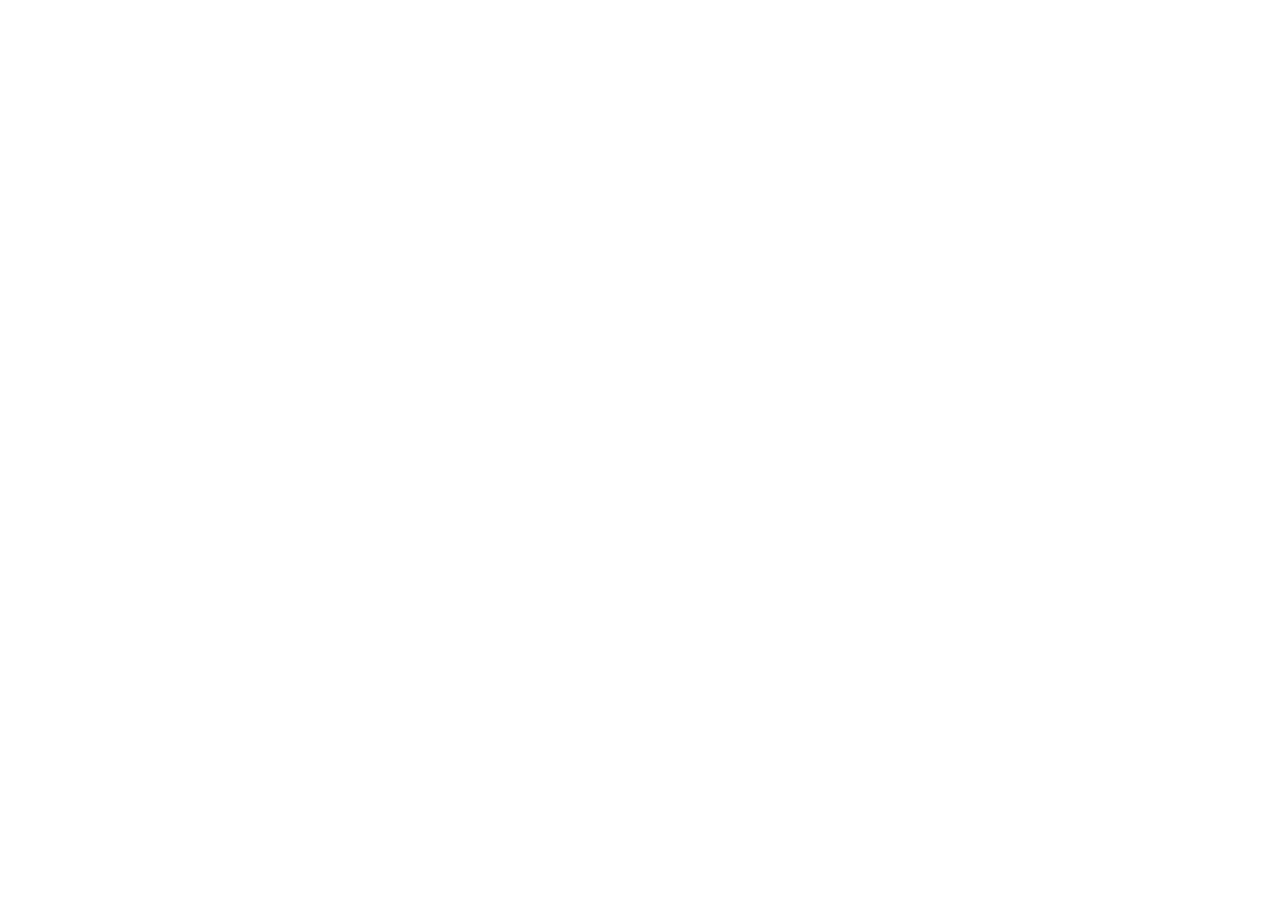
==== commit f5b3f2f9: "Add PostHog analytics (production only) and keep tooltips out of script blocks Co-Authored-By: Claud" ====
--- a/amazon.html
+++ b/amazon.html
@@ -12,6 +12,12 @@
   <script defer src="/_vercel/insights/script.js"></script>
   <script>window.si = window.si || function () { (window.siq = window.siq || []).push(arguments); };</script>
   <script defer src="/_vercel/speed-insights/script.js"></script>
+  <script>
+  !function(t,e){var o,n,p,r;e.__SV||(window.posthog=e,e._i=[],e.init=function(i,s,a){function g(t,e){var o=e.split(".");2==o.length&&(t=t[o[0]],e=o[1]),t[e]=function(){t.push([e].concat(Array.prototype.slice.call(arguments,0)))}}(p=t.createElement("script")).type="text/javascript",p.crossOrigin="anonymous",p.async=!0,p.src=s.api_host.replace(".i.posthog.com","-assets.i.posthog.com")+"/static/array.js",(r=t.getElementsByTagName("script")[0]).parentNode.insertBefore(p,r);var u=e;for(void 0!==a?u=e[a]=[]:a="posthog",u.people=u.people||[],u.toString=function(t){var e="posthog";return"posthog"!==a&&(e+="."+a),t||(e+=" (stub)"),e},u.people.toString=function(){return u.toString(1)+".people (stub)"},o="init capture register register_once unregister identify reset opt_in_capturing opt_out_capturing has_opted_out_capturing set_config get_distinct_id".split(" "),n=0;n<o.length;n++)g(u,o[n]);e._i.push([i,s,a])},e.__SV=1)}(document,window.posthog||[]);
+  if (location.hostname === 'prakritirupa.vercel.app') {  // production only: never on localhost, a LAN address or a preview deploy
+    posthog.init('phc_mDrcM5aYQpW4X6TyVXyZVUUmvGkrd7mLy9faixgEb9qn', { api_host: 'https://us.i.posthog.com', defaults: '2025-05-24', person_profiles: 'identified_only' });
+  }
+  </script>
   <title>Get it on Amazon · She Who Is Nature</title>
   <meta name="description" content="Buy She Who Is Nature: Durga and Her Nine Forms, by Bibek Sharma Chapagain, on Amazon.">
   <meta name="robots" content="noindex">
